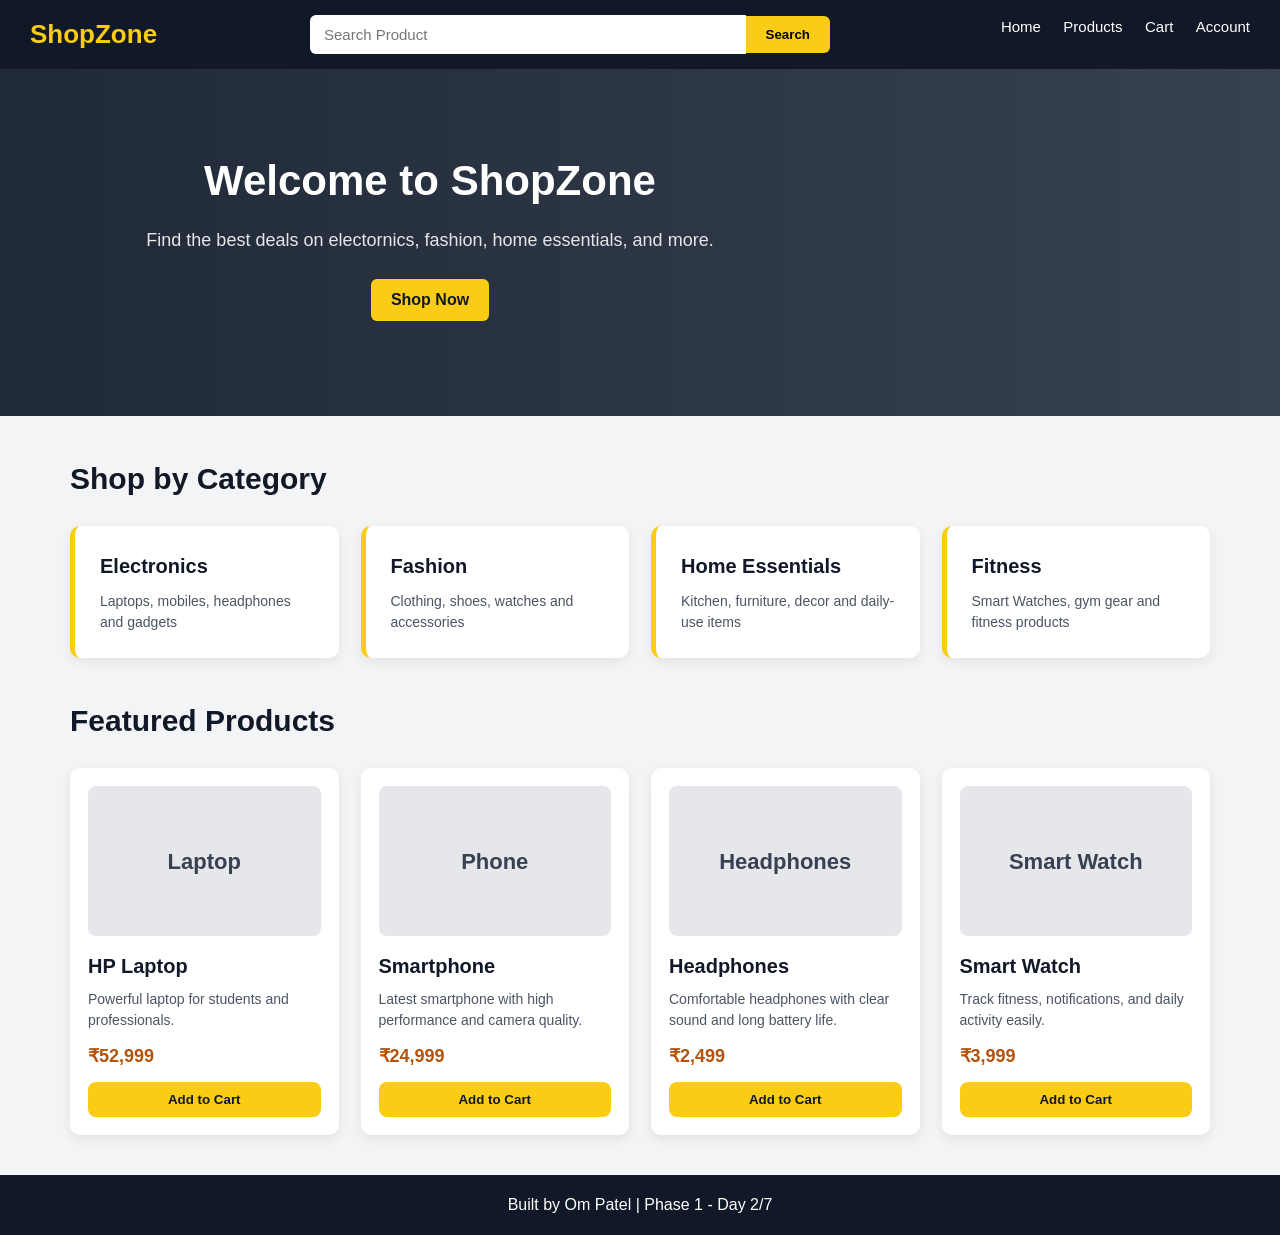
==== ecommerce-fullstack-project/frontend/index.html @ 36f2c53d "Day 2: Build responsive e-commerce homepage layout Completed Day 2 of Phase 1 — Web Development Foun" ====
<!DOCTYPE html>
<html>
    <head>
        <meta charset="UTF-8">
        <meta name="viewport" content="width=device-width, initial-scale=1.0">
        <title>Amazon Style Store</title>
        <link rel="stylesheet" href="style.css">
    </head>
    <body>
        <header class="navbar">
            <div class="logo">ShopZone</div>
            <div class="search-box">
                <input type="text" placeholder="Search Product">
                <button>Search</button>
            </div>

            <nav class="nav-links">
                <a href="#">Home</a>
                <a href="#">Products</a>
                <a href="#">Cart</a>
                <a href="#">Account</a>
            </nav>
        </header>

        <section class="hero">
            <div class="hero-content">
                <h1>Welcome to ShopZone</h1>
                <p>
                    Find the best deals on electornics, fashion, home essentials, and more.
                </p>
                <button>Shop Now</button>
            </div>
        </section>

        <section class="categories">
            <h2>Shop by Category</h2>
            <div class="category-grid">
                
                <div class="category-card">
                    <h3>Electronics</h3>
                    <p>Laptops, mobiles, headphones and gadgets</p>
                </div>
                
                <div class="category-card">
                    <h3>Fashion</h3>
                    <p>Clothing, shoes, watches and accessories</p>
                </div>

                <div class="category-card">
                    <h3>Home Essentials</h3>
                    <p>Kitchen, furniture, decor and daily-use items</p>
                </div>

                <div class="category-card">
                    <h3>Fitness</h3>
                    <p>Smart Watches, gym gear and fitness products</p>
                </div>
            </div>
        </section>

        <section class="products">
            <h2>Featured Products</h2>
            <div class="product-grid">
                <div class="product-card">
                    <div class="product-image">Laptop</div>
                    <h3>HP Laptop</h3>
                    <p>Powerful laptop for students and professionals.</p>
                    <span>₹52,999</span>
                    <button>Add to Cart</button>
                </div>

                <div class="product-card">
                    <div class="product-image">Phone</div>
                    <h3>Smartphone</h3>
                    <p>Latest smartphone with high performance and camera quality.</p>
                    <span>₹24,999</span>
                    <button>Add to Cart</button>
                </div>

                <div class="product-card">
                    <div class="product-image">Headphones</div>
                    <h3>Headphones</h3>
                    <p>Comfortable headphones with clear sound and long battery life.</p>
                    <span>₹2,499</span>
                    <button>Add to Cart</button>
                </div>

                <div class="product-card">
                    <div class="product-image">Smart Watch</div>
                    <h3>Smart Watch</h3>
                    <p>Track fitness, notifications, and daily activity easily.</p>
                    <span>₹3,999</span>
                    <button>Add to Cart</button>
                </div>
            </div>
        </section>

        <footer>
            <p>
                Built by Om Patel | Phase 1 - Day 2/7
            </p>
        </footer>

    </body>
</html>
---- ecommerce-fullstack-project/frontend/style.css ----
*{
    margin: 0;
    padding: 0;
    box-sizing: border-box;
}

body{
    font-family:Arial, Helvetica, sans-serif;
    background-color: #f3f4f6;
    color: #111827;
    line-height: 1.5;
}

.navbar{
    background-color: #111827;
    color: white;
    padding: 15px 30px;
    display: flex;
    text-align: center;
    justify-content: space-between;
    gap: 20px;
}

.logo{
    font-size: 26px;
    font-weight: bold;
    color: #facc15;
}

.search-box{
    display: flex;
    align-items: center;
    flex: 1;
    max-width: 520px;
}

.search-box input{
    width: 100%;
    padding: 11px 14px;
    border: none;
    outline: none;
    font-size: 15px;
    border-radius: 6px 0 0 6px;
}

.search-box button{
    padding: 11px 20px;
    border: none;
    background-color: #facc15;
    font-weight: bold;
    cursor: pointer;
    border-radius: 0 6px 6px 0;
    white-space: nowrap;
}

.nav-links a{
    color: white;
    text-decoration: none;
    margin-left: 18px;
    font-size: 15px;
}

.nav-links a:hover{
    color: #facc15;
}

.hero{
    background: linear-gradient(to right, #1f2937, #374151);
    color: white;
    padding: 80px 30px;
    text-align: center;
}

.hero-content{
    max-width: 800px;
    margin-bottom: 15px;
}

.hero h1{
    font-size: 42px;
    margin-bottom: 15px;
}

.hero p{
    font-size: 18px;
    margin-bottom: 25px;
    color: #e5e7eb;
}

.hero button{
    background-color: #facc15;
    color: #111827;
    border: none;
    padding: 12px 20px;
    font-size: 16px;
    font-weight: bold;
    border-radius: 6px;
    cursor: pointer;
}

.hero button:hover{
    background-color: #eab308;
}

.categories{
    max-width: 1200px;
    margin: 40px auto;
    padding: 0 30px;
}

.categories h2{
    font-size: 30px;
    margin-bottom: 25px;
    color: #111827;
}

.category-grid{
    display: grid;
    grid-template-columns: repeat(4,1fr);
    gap: 22px;
}

.category-card{
    background-color: white;
    padding: 25px;
    border-radius: 10px;
    border-left: 5px solid #facc15;
    box-shadow: 0 4px 12px rgba(0,0,0,0.07);
}

.category-card h3{
    font-size: 20px;
    margin-bottom: 10px;
    color: #111827;
}

.category-card p{
    font-size: 14px;
    color: #4b5563;
}

.products{
    max-width: 1200px;
    margin: 40px auto;
    padding: 0 30px;
}

.products h2{
    font-size: 30px;
    margin-bottom: 25px;
    color: #111827;
}

.product-grid{
    display: grid;
    grid-template-columns: repeat(4,1fr);
    gap: 22px;
}

.product-card{
    background-color: white;
    padding: 18px;
    border-radius: 10px;
    box-shadow: 0 4px 12px rgba(0,0,0,0.08);
    transition: transform 0.2s ease;
}

.product-card:hover{
    transform: translateY(-5px);
}

.product-image{
    background-color: #e5e7eb;
    height: 150px;
    border-radius: 8px;
    display: flex;
    align-items: center;
    justify-content: center;
    font-size: 22px;
    font-weight: bold;
    color: #374151;
    margin-bottom: 15px;
}

.product-card h3{
    font-size: 20px;
    margin-bottom: 8px;
    color: #111827;
}

.product-card p{
    font-size: 14px;
    color: #4b5563;
    margin-bottom: 12px;
}

.product-card span{
    display: block;
    font-size: 18px;
    font-weight: bold;
    color: #b45309;
    margin-bottom: 12px;
}

.product-card button{
    width: 100%;
    background-color: #facc15;
    color: #111827;
    border: none;
    padding: 10px;
    border-radius: 8px;
    font-weight: bold;
    cursor: pointer;
}

.product-card button:hover{
    background-color: #eab308;
}

footer{
    text-align: center;
    background-color: #111827;
    color: white;
    padding: 18px;
    margin-top: 40px;
}

@media (max-width: 900px){
    .navbar{
        flex-direction: column;
        align-items: stretch;
        text-align: center;
    }

    .search-box{
        max-width: 100%;
        width: 100%
    }

    .nav-links{
        display: flex;
        justify-content: center;
        flex-wrap: wrap;
        gap: 15px;
    }

    .nav-links a{
        margin-left: 0;
    }

    .category-grid{
        grid-template-columns: repeat(2,1fr);
    }

    .product-grid{
        grid-template-columns: repeat(2,1fr);
    }

    .hero h1{
        font-size: 34px;
    }
}

@media (max-width: 600px){
    .navbar{
        padding: 15px;
    }

    .logo{
        font-size: 24px;
    }

    .hero{
        padding: 55px 20px;
    }

    .hero h1{
        font-size: 30px;
    }

    .hero p{
        font-size: 16px;
    }

    .categories{
        padding: 0 15px;
    }

    .category-grid{
        grid-template-columns: 1fr;
    }
    
    .products{
        padding: 0 15px;
    }

    .product-grid{
        grid-template-columns: 1fr;
    }
}
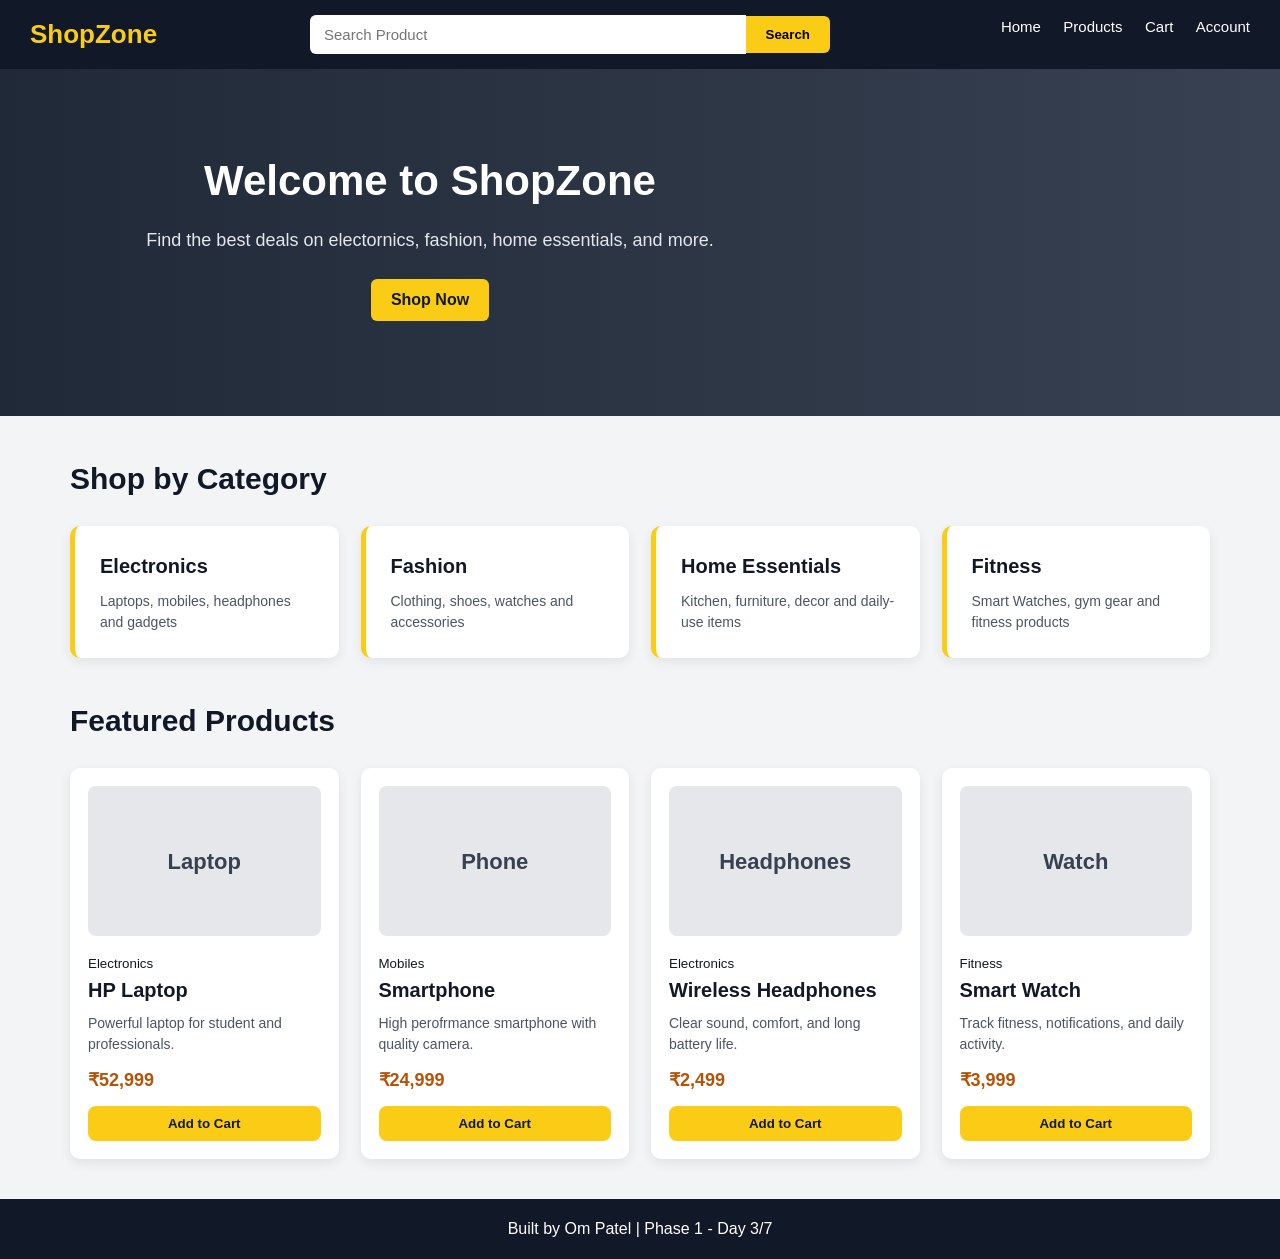
==== commit cfba712b: "Day 3: Update HTML for dynamic product rendering - Linked script.js with the e-commerce homepage - " ====
--- a/ecommerce-fullstack-project/frontend/index.html
+++ b/ecommerce-fullstack-project/frontend/index.html
@@ -10,7 +10,7 @@
         <header class="navbar">
             <div class="logo">ShopZone</div>
             <div class="search-box">
-                <input type="text" placeholder="Search Product">
+                <input type="text" id="searchInput" placeholder="Search Product">
                 <button>Search</button>
             </div>
 
@@ -60,46 +60,18 @@
 
         <section class="products">
             <h2>Featured Products</h2>
-            <div class="product-grid">
-                <div class="product-card">
-                    <div class="product-image">Laptop</div>
-                    <h3>HP Laptop</h3>
-                    <p>Powerful laptop for students and professionals.</p>
-                    <span>₹52,999</span>
-                    <button>Add to Cart</button>
-                </div>
+            
+            <div class="product-grid" id="productGrid"></div>
 
-                <div class="product-card">
-                    <div class="product-image">Phone</div>
-                    <h3>Smartphone</h3>
-                    <p>Latest smartphone with high performance and camera quality.</p>
-                    <span>₹24,999</span>
-                    <button>Add to Cart</button>
-                </div>
-
-                <div class="product-card">
-                    <div class="product-image">Headphones</div>
-                    <h3>Headphones</h3>
-                    <p>Comfortable headphones with clear sound and long battery life.</p>
-                    <span>₹2,499</span>
-                    <button>Add to Cart</button>
-                </div>
-
-                <div class="product-card">
-                    <div class="product-image">Smart Watch</div>
-                    <h3>Smart Watch</h3>
-                    <p>Track fitness, notifications, and daily activity easily.</p>
-                    <span>₹3,999</span>
-                    <button>Add to Cart</button>
-                </div>
-            </div>
         </section>
 
         <footer>
             <p>
-                Built by Om Patel | Phase 1 - Day 2/7
+                Built by Om Patel | Phase 1 - Day 3/7
             </p>
         </footer>
 
+        <script src="script.js"></script>
+
     </body>
-</html>+</html>
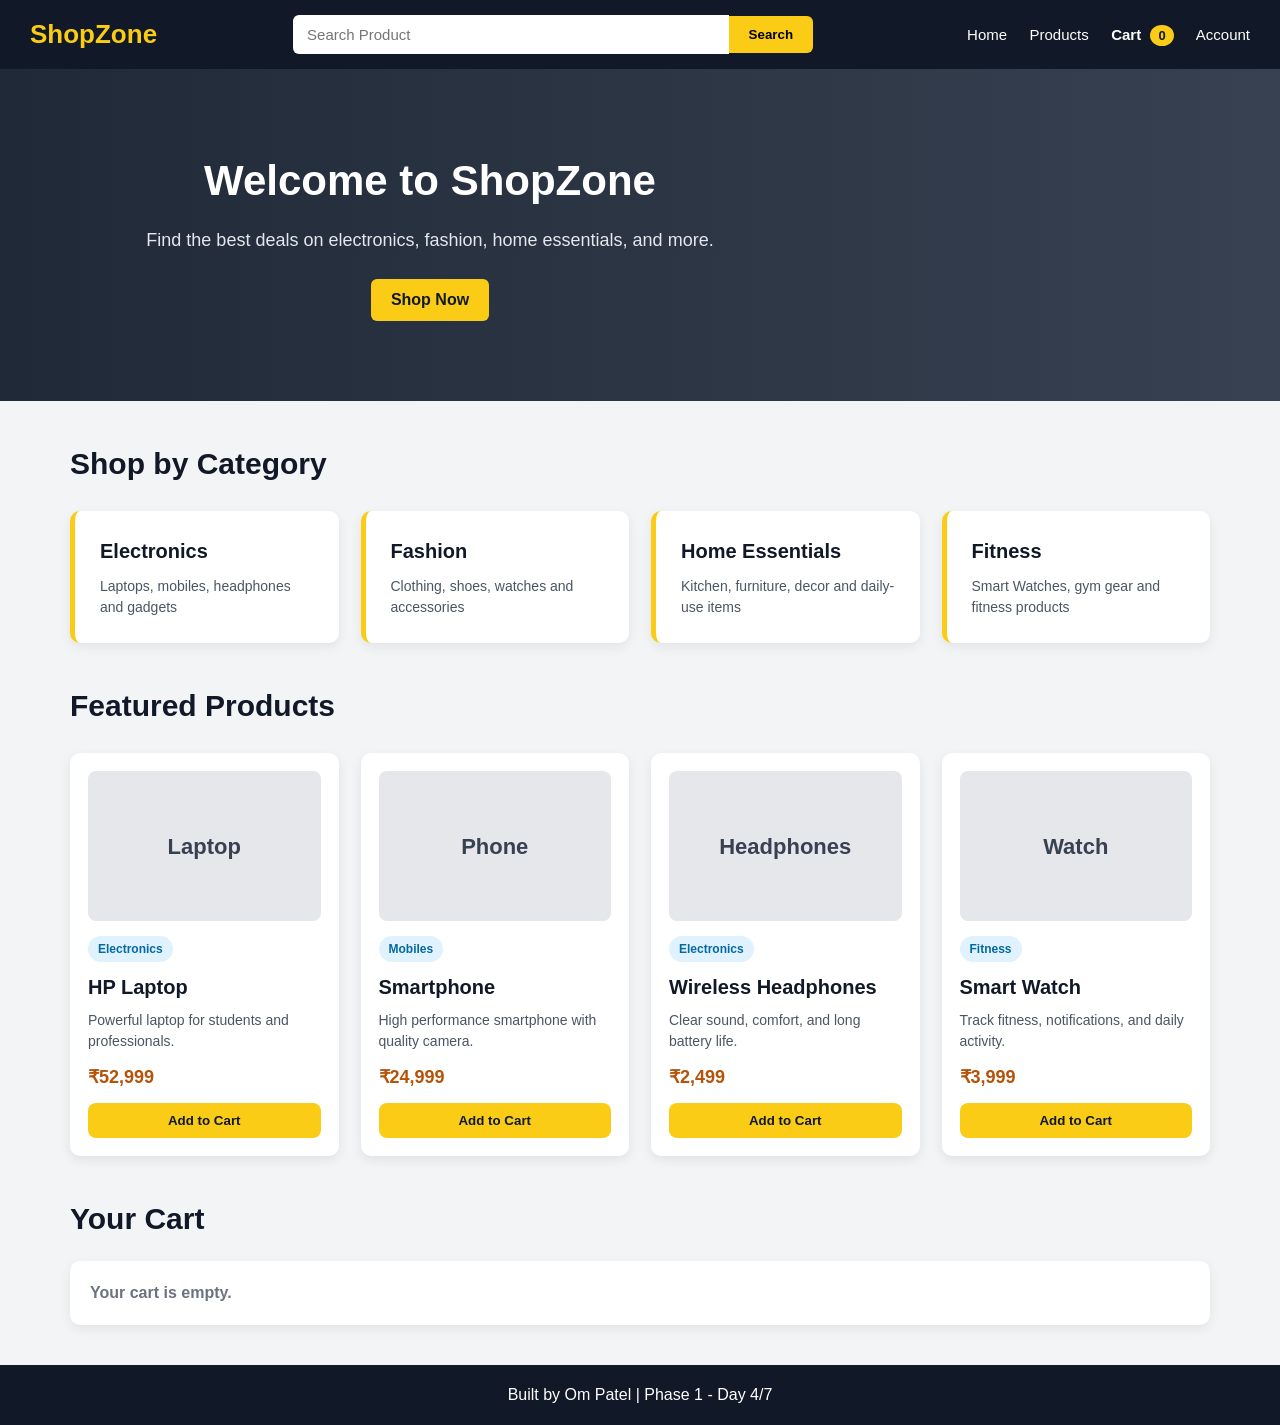
==== commit 1c22af6a: "Day 4: Add cart functionality with localStorage" ====
--- a/ecommerce-fullstack-project/frontend/index.html
+++ b/ecommerce-fullstack-project/frontend/index.html
@@ -3,7 +3,7 @@
     <head>
         <meta charset="UTF-8">
         <meta name="viewport" content="width=device-width, initial-scale=1.0">
-        <title>Amazon Style Store</title>
+        <title>ShopZone - E-commerce Store</title>
         <link rel="stylesheet" href="style.css">
     </head>
     <body>
@@ -17,7 +17,9 @@
             <nav class="nav-links">
                 <a href="#">Home</a>
                 <a href="#">Products</a>
-                <a href="#">Cart</a>
+                <a href="#" class="cart-link">
+                    Cart <span id="cartCount">0</span>
+                </a>
                 <a href="#">Account</a>
             </nav>
         </header>
@@ -26,7 +28,7 @@
             <div class="hero-content">
                 <h1>Welcome to ShopZone</h1>
                 <p>
-                    Find the best deals on electornics, fashion, home essentials, and more.
+                    Find the best deals on electronics, fashion, home essentials, and more.
                 </p>
                 <button>Shop Now</button>
             </div>
@@ -65,9 +67,17 @@
 
         </section>
 
+        <section class="cart-section">
+            <h2>Your Cart</h2>
+
+            <div id="cartItems" class="cart-items">
+                <p class="empty-cart">Your cart is empty.</p>
+            </div>
+        </section>
+
         <footer>
             <p>
-                Built by Om Patel | Phase 1 - Day 3/7
+                Built by Om Patel | Phase 1 - Day 4/7
             </p>
         </footer>
 
--- a/ecommerce-fullstack-project/frontend/style.css
+++ b/ecommerce-fullstack-project/frontend/style.css
@@ -16,7 +16,7 @@
     color: white;
     padding: 15px 30px;
     display: flex;
-    text-align: center;
+    align-items: center;
     justify-content: space-between;
     gap: 20px;
 }
@@ -73,7 +73,7 @@
 
 .hero-content{
     max-width: 800px;
-    margin-bottom: 15px;
+    margin-bottom: 0 auto;
 }
 
 .hero h1{
@@ -217,6 +217,103 @@
     background-color: #eab308;
 }
 
+.product-card small{
+    display: inline-block;
+    background-color: #e0f2fe;
+    color: #0369a1;
+    padding: 4px 10px;
+    border-radius: 20px;
+    font-size: 12px;
+    font-weight: bold;
+    margin-bottom: 10px;
+}
+
+.no-products{
+    grid-column: 1/-1;
+    text-align: center;
+    background-color: white;
+    padding: 25px;
+    border-radius: 10px;
+    font-size: 18px;
+    color: #4b5563;
+    font-weight: bold;
+}
+
+.cart-link{
+    position: relative;
+    font-weight: bold;
+}
+
+#cartCount{
+    background-color: #facc15;
+    color: #111827;
+    padding: 3px 8px;
+    border-radius: 50%;
+    font-size: 13px;
+    margin-left: 5px;
+}
+
+.cart-section{
+    max-width: 1200px;
+    margin: 40px auto;
+    padding: 0 30px;
+}
+
+.cart-section h2{
+    font-size: 30px;
+    margin-bottom: 20px;
+    color: #111827;
+}
+
+.cart-items{
+    background-color: white;
+    padding: 20px;
+    border-radius: 10px;
+    box-shadow: 0 4px 12px rgba(0,0,0,0.07);
+}
+
+.empty-cart{
+    color: #6b7280;
+    font-size: 16px;
+    font-weight: bold;
+}
+
+.cart-item{
+    display: flex;
+    justify-content: space-between;
+    align-items: center;
+    border-bottom: 1px solid #e5e7eb;
+    padding: 12px 0;
+}
+
+.cart-item:last-child{
+    border-bottom: none;
+}
+
+.cart-item h3{
+    font-size: 18px;
+    color: #111827;
+}
+
+.cart-item span{
+    font-weight: bold;
+    color: #b45309;
+}
+
+.cart-item button{
+    background-color: #ef4444;
+    color: white;
+    border: none;
+    padding: 8px 12px;
+    border-radius: 6px;
+    cursor: pointer;
+    font-weight: bold;
+}
+
+.cart-item button:hover{
+    background-color: #dc2626;
+}
+
 footer{
     text-align: center;
     background-color: #111827;
@@ -234,7 +331,7 @@
 
     .search-box{
         max-width: 100%;
-        width: 100%
+        width: 100%;
     }
 
     .nav-links{
@@ -297,4 +394,8 @@
     .product-grid{
         grid-template-columns: 1fr;
     }
-}+
+    .cart-section{
+        padding: 0 15px;
+    }
+}
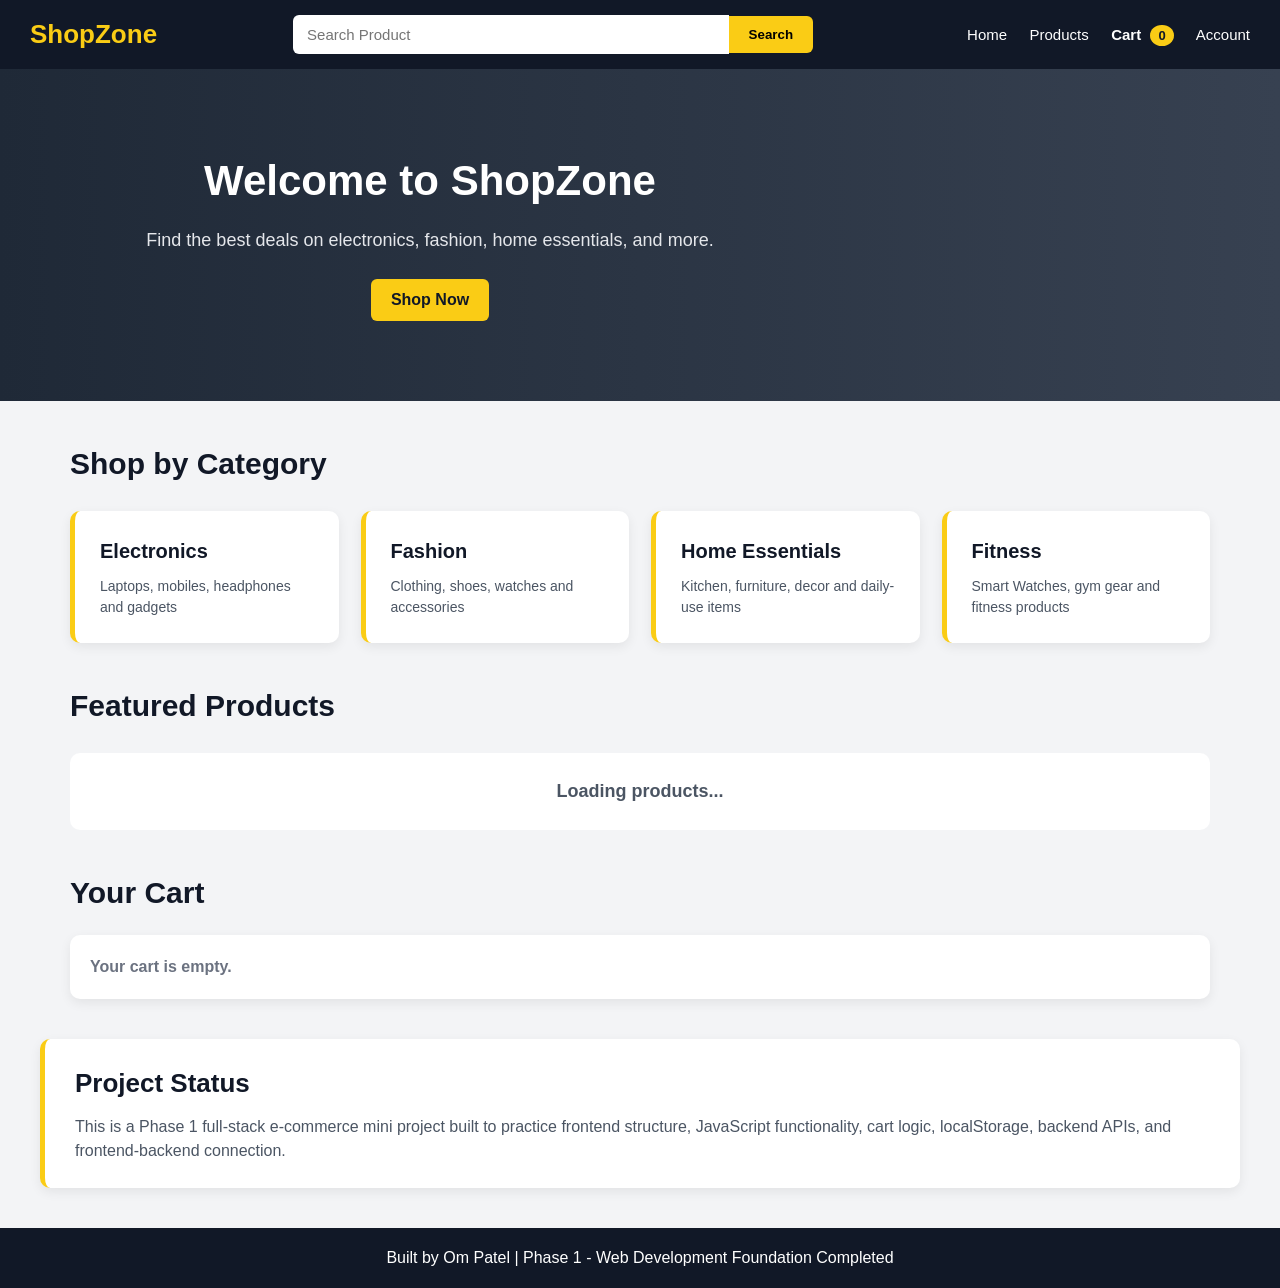
==== commit 3b58a181: "Day 7: Update README and finalize Phase 1 documentation" ====
--- a/ecommerce-fullstack-project/frontend/index.html
+++ b/ecommerce-fullstack-project/frontend/index.html
@@ -75,9 +75,17 @@
             </div>
         </section>
 
+        <section class="project-note">
+            <h2>Project Status</h2>
+            <p>
+                This is a Phase 1 full-stack e-commerce mini project built to practice frontend structure,
+                JavaScript functionality, cart logic, localStorage, backend APIs, and frontend-backend connection.
+            </p>
+        </section>
+
         <footer>
             <p>
-                Built by Om Patel | Phase 1 - Day 4/7
+                Built by Om Patel | Phase 1 - Web Development Foundation Completed
             </p>
         </footer>
 
--- a/ecommerce-fullstack-project/frontend/style.css
+++ b/ecommerce-fullstack-project/frontend/style.css
@@ -314,6 +314,27 @@
     background-color: #dc2626;
 }
 
+.project-note{
+    max-width: 1200px;
+    margin: 40px auto;
+    padding: 25px 30px;
+    background-color: white;
+    border-left: 5px solid #facc15;
+    border-radius: 10px;
+    box-shadow: 0 4px 12px rgba(0,0,0,0.07);
+}
+
+.project-note h2{
+    font-size: 26px;
+    margin-bottom: 12px;
+    color: #111827;
+}
+
+.project-note p{
+    color: #4b5563;
+    font-size: 16px;
+}
+
 footer{
     text-align: center;
     background-color: #111827;
@@ -395,6 +416,11 @@
         grid-template-columns: 1fr;
     }
 
+    .project-note{
+        margin: 30px 15px;
+        padding: 20px;
+    }
+
     .cart-section{
         padding: 0 15px;
     }
